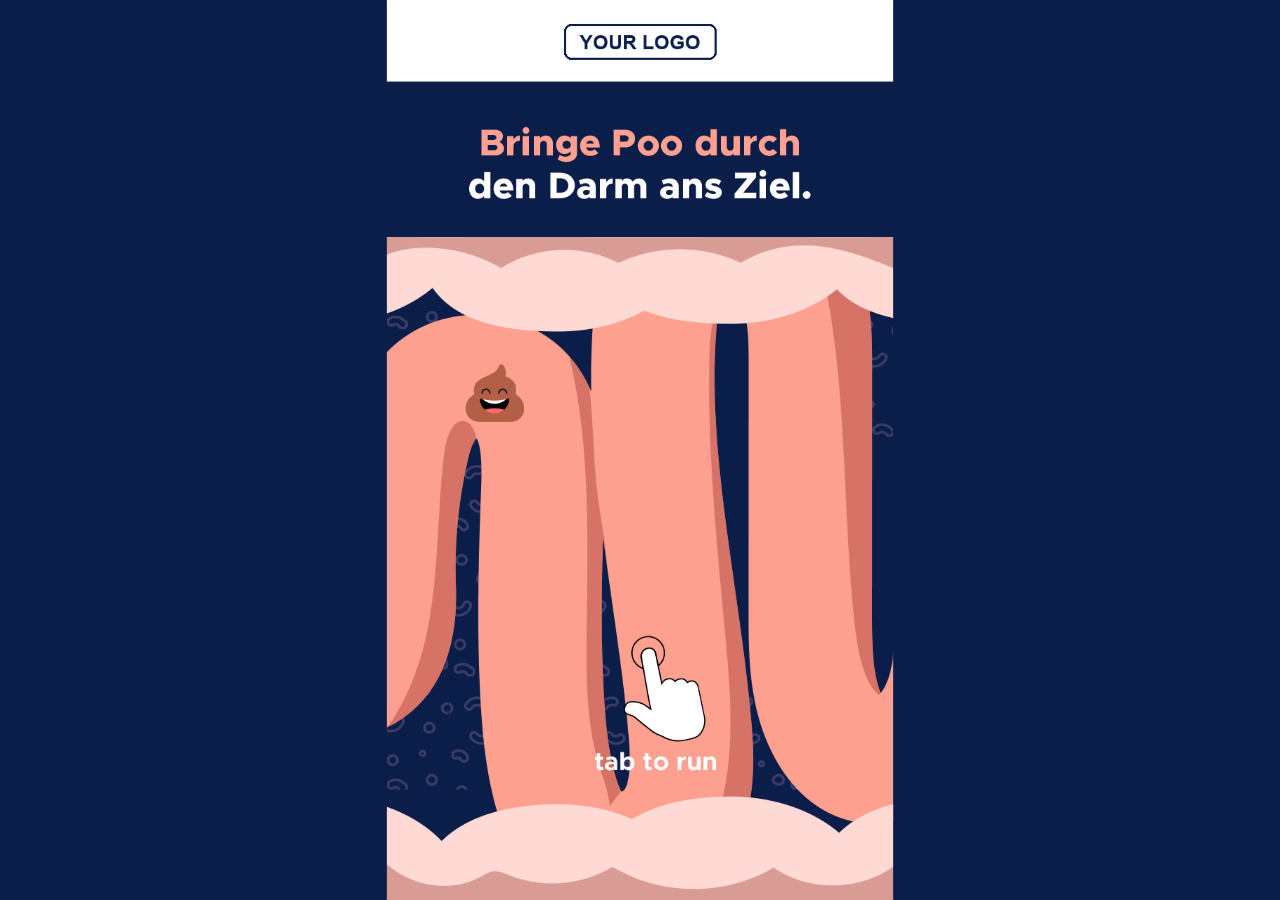
==== variant-a-game/index.html @ ef278837 "feat: compose variant A start screen Start screen (roadmap A2) built from the assets at measured pos" ====
<!doctype html>
<html lang="de">
<head>
  <meta charset="utf-8">
  <meta name="viewport" content="width=device-width, initial-scale=1">
  <title>Gut Run</title>
  <link rel="icon" href="data:,">
  <link rel="stylesheet" href="css/style.css">
</head>
<body>
  <div class="ad" id="ad">
    <div class="stage" id="stage">
      <img class="layer" src="assets/bg.jpg" width="360" height="640" alt="" draggable="false">
      <div class="scene">
        <img class="layer" src="assets/01_game/bg_texture.png" width="360" height="640" alt="" draggable="false">
        <img class="gut" src="assets/01_game/gameplay.png" alt="" draggable="false">
      </div>
      <img class="layer" src="assets/border.png" width="360" height="640" alt="" draggable="false">
      <img class="layer" src="assets/01_game/tut.png" width="360" height="640" alt="Bringe Poo durch den Darm ans Ziel." draggable="false">
      <img class="layer" src="assets/logo.png" width="360" height="640" alt="Logo" draggable="false">
      <img class="sprite player" src="assets/01_game/player.png" alt="" draggable="false">
      <img class="sprite gesture" src="assets/gesture.png" alt="tab to run" draggable="false">
    </div>
  </div>
  <script type="module" src="js/main.js"></script>
</body>
</html>
---- variant-a-game/css/style.css ----
:root {
  --navy: #0a1e49;
  --bleed-top: #ffffff;
  --bleed-bottom: #d89c95;
}

html,
body {
  margin: 0;
  height: 100%;
  overflow: hidden;
  overscroll-behavior: none;
  background: var(--navy);
}

.ad {
  position: fixed;
  left: 0;
  top: 0;
  width: 100%;
  height: 100vh;
  height: 100dvh;
  overflow: hidden;
  background: var(--navy);
  -webkit-tap-highlight-color: transparent;
  -webkit-user-select: none;
  user-select: none;
}

.stage {
  position: absolute;
  left: 50%;
  top: 50%;
  width: 360px;
  height: 640px;
  transform: translate(-50%, -50%) scale(var(--stage-scale, 1));
}

/* Caps continue the stage's top and bottom edge colours into the spare strips.
   They overlap the stage by 1px so its anti-aliased edge never lets the
   layers underneath show through as a hairline. */
.stage::before,
.stage::after {
  content: '';
  position: absolute;
  left: 0;
  z-index: 1;
  width: 100%;
  height: 500px;
}

.stage::before {
  bottom: calc(100% - 1px);
  background: var(--bleed-top);
}

.stage::after {
  top: calc(100% - 1px);
  background: var(--bleed-bottom);
}

.stage:not(.is-ready) {
  visibility: hidden;
}

.layer {
  position: absolute;
  left: 0;
  top: 0;
  width: 360px;
  height: 640px;
  pointer-events: none;
}

/* Clipping the scene leaves the navy bg.jpg showing above it, which forms the
   headline band. The clip edge sits inside border.png's fully opaque strip
   (y 169–204.5), so it is never visible. */
.scene {
  position: absolute;
  left: 0;
  top: 0;
  width: 360px;
  height: 640px;
  clip-path: inset(172px 0 0 0);
}

/* The start-screen design places the gut 2px left of the frame origin. */
.gut {
  position: absolute;
  left: -2px;
  top: 0;
  width: 2528px;
  height: 640px;
  pointer-events: none;
}

/* Sprite positions and sizes: docs/asset-audit.md, section 2.1 */
.sprite {
  position: absolute;
  pointer-events: none;
}

.player {
  left: 55.5px;
  top: 258.5px;
  width: 42px;
  height: 41px;
}

.gesture {
  left: 147.5px;
  top: 452px;
  width: 86.5px;
  height: 96px;
}

.design-overlay {
  z-index: 2;
  opacity: 0.5;
}
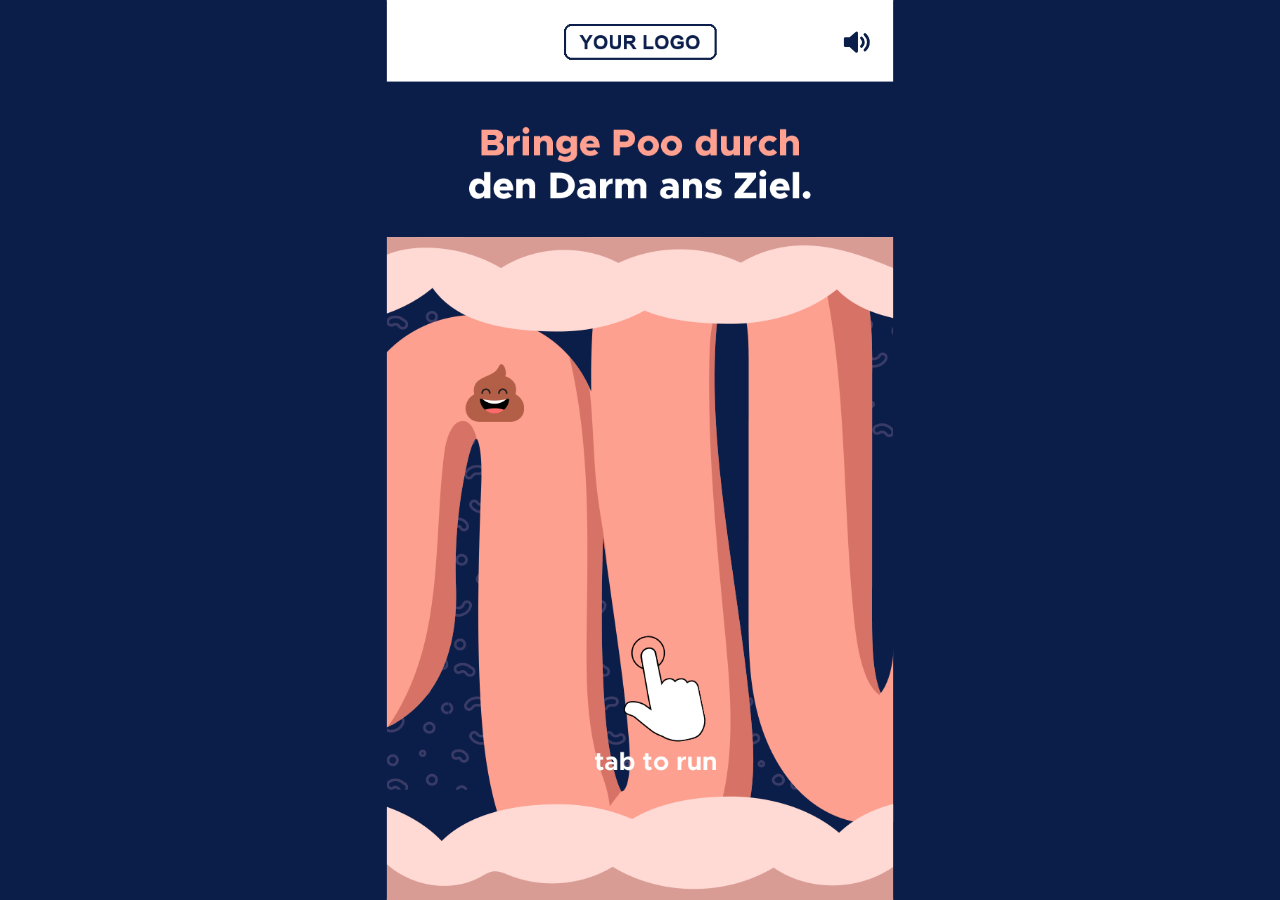
==== commit 12084620: "feat: add variant A audio Decode all sounds during the preload on an OfflineAudioContext and create " ====
--- a/variant-a-game/index.html
+++ b/variant-a-game/index.html
@@ -8,20 +8,60 @@
   <link rel="stylesheet" href="css/style.css">
 </head>
 <body>
-  <div class="ad" id="ad">
+  <div class="ad" id="ad" data-state="start">
     <div class="stage" id="stage">
       <img class="layer" src="assets/bg.jpg" width="360" height="640" alt="" draggable="false">
       <div class="scene">
         <img class="layer" src="assets/01_game/bg_texture.png" width="360" height="640" alt="" draggable="false">
-        <img class="gut" src="assets/01_game/gameplay.png" alt="" draggable="false">
+        <div class="track">
+          <img class="gut" src="assets/01_game/gameplay.png" alt="" draggable="false">
+        </div>
       </div>
       <img class="layer" src="assets/border.png" width="360" height="640" alt="" draggable="false">
       <img class="layer" src="assets/01_game/tut.png" width="360" height="640" alt="Bringe Poo durch den Darm ans Ziel." draggable="false">
       <img class="layer" src="assets/logo.png" width="360" height="640" alt="Logo" draggable="false">
       <img class="sprite player" src="assets/01_game/player.png" alt="" draggable="false">
       <img class="sprite gesture" src="assets/gesture.png" alt="tab to run" draggable="false">
+
+      <section class="endcard" id="endcard-fail">
+        <img class="layer endcard-bubble fail-bubble" src="assets/02_endcard/fail/bubble.png" width="360" height="640" alt="" draggable="false">
+        <img class="layer bacterium fail-bac1" src="assets/02_endcard/fail/bac1.png" width="360" height="640" alt="" draggable="false">
+        <img class="layer bacterium fail-bac2" src="assets/02_endcard/fail/bac2.png" width="360" height="640" alt="" draggable="false">
+        <img class="layer bacterium fail-bac3" src="assets/02_endcard/fail/bac3.png" width="360" height="640" alt="" draggable="false">
+        <img class="layer bacterium fail-bac4" src="assets/02_endcard/fail/bac4.png" width="360" height="640" alt="" draggable="false">
+        <img class="layer bacterium fail-bac5" src="assets/02_endcard/fail/bac5.png" width="360" height="640" alt="" draggable="false">
+        <img class="layer endcard-poo" src="assets/02_endcard/fail/sad.png" width="360" height="640" alt="" draggable="false">
+        <img class="layer endcard-headline" src="assets/02_endcard/fail/hl.png" width="360" height="640" alt="Poo, das tat weh! Erfahre jetzt, was deinem Darm guttut." draggable="false">
+        <img class="layer" src="assets/logo.png" width="360" height="640" alt="Logo" draggable="false">
+        <button class="endcard-button endcard-cta fail-cta" type="button">
+          <img src="assets/02_endcard/fail/cta.png" alt="Jetzt informieren!" draggable="false">
+        </button>
+        <button class="endcard-button endcard-replay fail-replay" type="button">
+          <img src="assets/02_endcard/fail/replay.png" alt="Nochmal spielen" draggable="false">
+        </button>
+      </section>
+
+      <section class="endcard" id="endcard-win">
+        <img class="layer endcard-bubble win-bubble" src="assets/02_endcard/win/bubble.png" width="360" height="640" alt="" draggable="false">
+        <img class="layer confetti" src="assets/02_endcard/win/konfetti.png" width="360" height="640" alt="" draggable="false">
+        <img class="layer endcard-poo" src="assets/02_endcard/win/happy.png" width="360" height="640" alt="" draggable="false">
+        <img class="layer endcard-headline" src="assets/02_endcard/win/hl.png" width="360" height="640" alt="Poo, tut das gut! Wenn du weißt, was dein Darm braucht." draggable="false">
+        <img class="layer" src="assets/logo.png" width="360" height="640" alt="Logo" draggable="false">
+        <button class="endcard-button endcard-cta win-cta" type="button">
+          <img src="assets/02_endcard/win/cta.png" alt="Jetzt mehr erfahren" draggable="false">
+        </button>
+      </section>
+
+      <button class="mute" type="button" aria-label="Stummschalten" aria-pressed="false">
+        <svg viewBox="0 0 24 24" aria-hidden="true" focusable="false">
+          <path class="mute-speaker" d="M4 9.5h3.5L12 5.5v13l-4.5-4H4z"/>
+          <path class="mute-waves" d="M15.5 9a4 4 0 0 1 0 6M18 6.5a7.5 7.5 0 0 1 0 11"/>
+          <path class="mute-cross" d="M16 9.5l5 5M21 9.5l-5 5"/>
+        </svg>
+      </button>
     </div>
   </div>
+  <script defer src="vendor/gsap.min.js"></script>
   <script type="module" src="js/main.js"></script>
 </body>
 </html>
--- a/variant-a-game/css/style.css
+++ b/variant-a-game/css/style.css
@@ -22,6 +22,7 @@
   height: 100dvh;
   overflow: hidden;
   background: var(--navy);
+  touch-action: none;
   -webkit-tap-highlight-color: transparent;
   -webkit-user-select: none;
   user-select: none;
@@ -36,11 +37,13 @@
   transform: translate(-50%, -50%) scale(var(--stage-scale, 1));
 }
 
-/* Caps continue the stage's top and bottom edge colours into the spare strips.
-   They overlap the stage by 1px so its anti-aliased edge never lets the
-   layers underneath show through as a hairline. */
+/* Caps continue the top and bottom edge colours of the stage, and of an endcard
+   while it is shown, into the spare strips. They overlap the edge by 1px so its
+   anti-aliasing never lets the layers underneath show through as a hairline. */
 .stage::before,
-.stage::after {
+.stage::after,
+.endcard::before,
+.endcard::after {
   content: '';
   position: absolute;
   left: 0;
@@ -49,12 +52,14 @@
   height: 500px;
 }
 
-.stage::before {
+.stage::before,
+.endcard::before {
   bottom: calc(100% - 1px);
   background: var(--bleed-top);
 }
 
-.stage::after {
+.stage::after,
+.endcard::after {
   top: calc(100% - 1px);
   background: var(--bleed-bottom);
 }
@@ -84,13 +89,25 @@
   clip-path: inset(172px 0 0 0);
 }
 
-/* The start-screen design places the gut 2px left of the frame origin. */
+/* The gut and the obstacles scroll together. The start-screen design places the
+   gut 2px left of the frame origin. */
+.track {
+  position: absolute;
+  left: -2px;
+  top: 0;
+}
+
 .gut {
   position: absolute;
-  left: -2px;
+  left: 0;
   top: 0;
   width: 2528px;
   height: 640px;
+  pointer-events: none;
+}
+
+.obstacle {
+  position: absolute;
   pointer-events: none;
 }
 
@@ -114,7 +131,132 @@
   height: 96px;
 }
 
+.ad:not([data-state="start"]) .gesture {
+  visibility: hidden;
+}
+
+/* An endcard covers the whole stage and its caps, and brings its own logo bar.
+   It stays hidden until js/endcards.js plays its entrance. */
+.endcard {
+  --bleed-bottom: var(--navy);
+  position: absolute;
+  left: 0;
+  top: 0;
+  z-index: 2;
+  width: 360px;
+  height: 640px;
+  background: var(--navy);
+  visibility: hidden;
+}
+
+/* Button positions and sizes: docs/asset-audit.md, section 2.3 */
+.endcard-button {
+  position: absolute;
+  padding: 0;
+  border: 0;
+  border-radius: 12px;
+  background: none;
+  cursor: pointer;
+}
+
+.endcard-button img {
+  display: block;
+  width: 100%;
+  height: 100%;
+}
+
+.endcard-button:focus-visible {
+  outline: 2px solid #ffffff;
+  outline-offset: 3px;
+}
+
+.fail-cta {
+  left: 37px;
+  top: 482.5px;
+  width: 186px;
+  height: 38.5px;
+}
+
+.fail-replay {
+  left: 37.5px;
+  top: 538.5px;
+  width: 185.5px;
+  height: 40.5px;
+}
+
+.win-cta {
+  left: 28px;
+  top: 560px;
+  width: 214px;
+  height: 45.5px;
+}
+
+/* Full-frame layers scale and rotate around the centre of their artwork:
+   content bounding boxes from docs/asset-audit.md, section 2.3. */
+.fail-bubble { transform-origin: 179.5px 235px; }
+.fail-bac1 { transform-origin: 144.25px 133.5px; }
+.fail-bac2 { transform-origin: 258px 215px; }
+.fail-bac3 { transform-origin: 86.75px 230.75px; }
+.fail-bac4 { transform-origin: 94.25px 147.75px; }
+.fail-bac5 { transform-origin: 221.25px 155px; }
+.win-bubble { transform-origin: 179.5px 245px; }
+.confetti { transform-origin: 129px 227px; }
+
+/* Mute toggle on the white logo bar, centred on the logo's height (logo content
+   y 17–42.5, docs/asset-audit.md, section 2.1). It stays above the endcards.
+   No asset was provided for it (docs/questions.md, N2). */
+.mute {
+  position: absolute;
+  left: 314px;
+  top: 9.75px;
+  z-index: 3;
+  width: 40px;
+  height: 40px;
+  padding: 0;
+  border: 0;
+  border-radius: 50%;
+  background: none;
+  color: var(--navy);
+  cursor: pointer;
+}
+
+.mute svg {
+  display: block;
+  width: 24px;
+  height: 24px;
+  margin: auto;
+  fill: none;
+  stroke: currentColor;
+  stroke-width: 2;
+  stroke-linecap: round;
+  stroke-linejoin: round;
+}
+
+.mute .mute-speaker {
+  fill: currentColor;
+}
+
+.mute[aria-pressed="true"] .mute-waves,
+.mute[aria-pressed="false"] .mute-cross {
+  display: none;
+}
+
+.mute:focus-visible {
+  outline: 2px solid var(--navy);
+  outline-offset: -2px;
+}
+
 .design-overlay {
   z-index: 2;
   opacity: 0.5;
 }
+
+.debug-layer {
+  position: absolute;
+  left: 0;
+  top: 0;
+  z-index: 3;
+  width: 360px;
+  height: 640px;
+  pointer-events: none;
+}
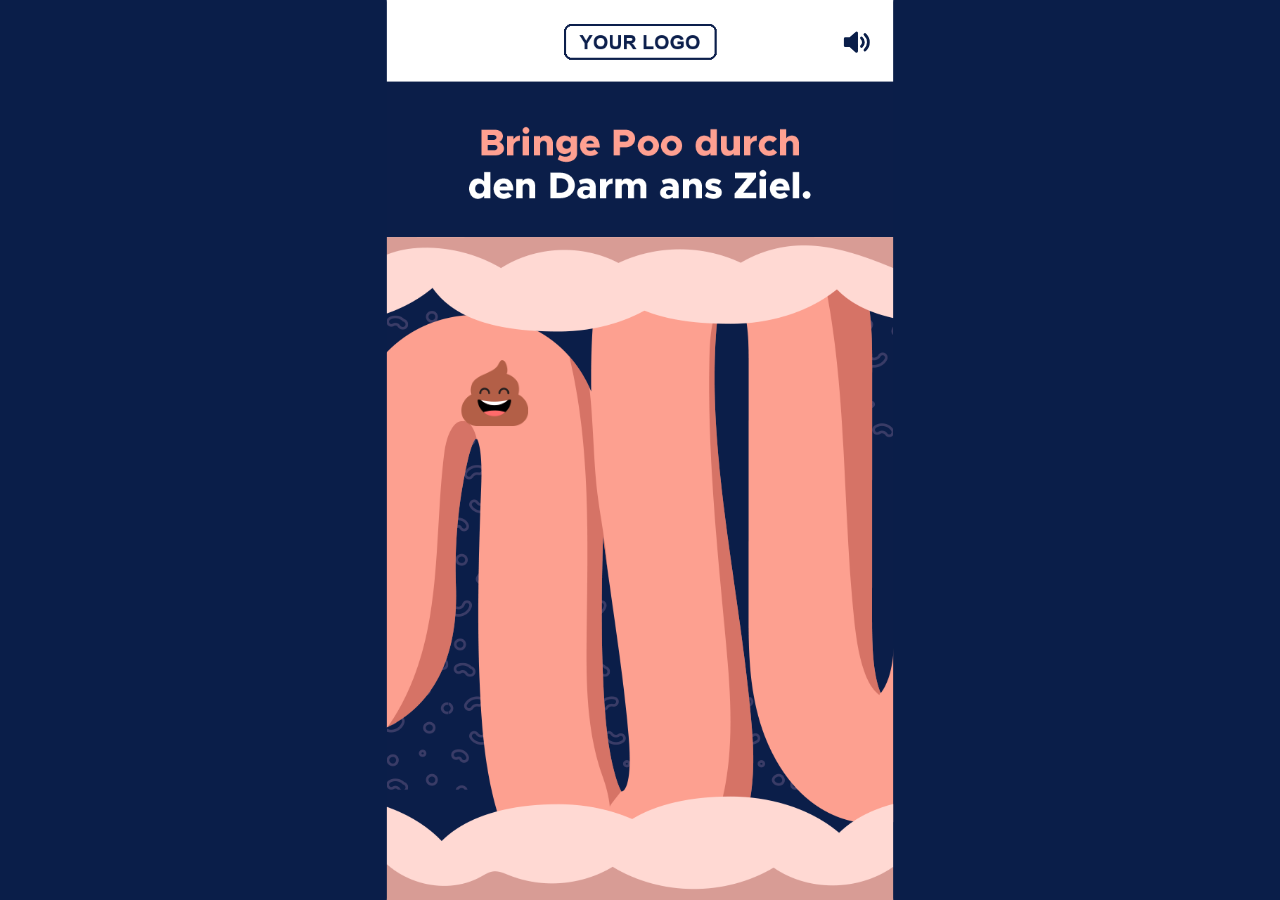
==== commit ab94b2f0: "feat: add variant A start screen intro Add a 1.25 s GSAP intro on every start screen: the gut fades " ====
--- a/variant-a-game/index.html
+++ b/variant-a-game/index.html
@@ -18,9 +18,11 @@
         </div>
       </div>
       <img class="layer" src="assets/border.png" width="360" height="640" alt="" draggable="false">
-      <img class="layer" src="assets/01_game/tut.png" width="360" height="640" alt="Bringe Poo durch den Darm ans Ziel." draggable="false">
+      <img class="layer headline" src="assets/01_game/tut.png" width="360" height="640" alt="Bringe Poo durch den Darm ans Ziel." draggable="false">
       <img class="layer" src="assets/logo.png" width="360" height="640" alt="Logo" draggable="false">
-      <img class="sprite player" src="assets/01_game/player.png" alt="" draggable="false">
+      <div class="sprite player-wrap">
+        <img class="player" src="assets/01_game/player.png" alt="" draggable="false">
+      </div>
       <img class="sprite gesture" src="assets/gesture.png" alt="tab to run" draggable="false">
 
       <section class="endcard" id="endcard-fail">
@@ -44,7 +46,8 @@
       <section class="endcard" id="endcard-win">
         <img class="layer endcard-bubble win-bubble" src="assets/02_endcard/win/bubble.png" width="360" height="640" alt="" draggable="false">
         <img class="layer confetti" src="assets/02_endcard/win/konfetti.png" width="360" height="640" alt="" draggable="false">
-        <img class="layer endcard-poo" src="assets/02_endcard/win/happy.png" width="360" height="640" alt="" draggable="false">
+        <img class="layer endcard-poo win-poo" src="assets/02_endcard/win/happy.png" width="360" height="640" alt="" draggable="false">
+        <img class="layer confetti party-cone" src="assets/02_endcard/win/konfetti.png" width="360" height="640" alt="" draggable="false">
         <img class="layer endcard-headline" src="assets/02_endcard/win/hl.png" width="360" height="640" alt="Poo, tut das gut! Wenn du weißt, was dein Darm braucht." draggable="false">
         <img class="layer" src="assets/logo.png" width="360" height="640" alt="Logo" draggable="false">
         <button class="endcard-button endcard-cta win-cta" type="button">
--- a/variant-a-game/css/style.css
+++ b/variant-a-game/css/style.css
@@ -117,9 +117,17 @@
   pointer-events: none;
 }
 
-.player {
+/* The intro scales the wrapper and the game moves the player inside it, so each
+   element has a single owner of its transform. */
+.player-wrap {
   left: 55.5px;
   top: 258.5px;
+  width: 42px;
+  height: 41px;
+}
+
+.player {
+  display: block;
   width: 42px;
   height: 41px;
 }
@@ -201,6 +209,22 @@
 .fail-bac5 { transform-origin: 221.25px 155px; }
 .win-bubble { transform-origin: 179.5px 245px; }
 .confetti { transform-origin: 129px 227px; }
+
+/* In the design the party cone on the happy poo's head lies in front of the poo, while
+   the rest of the confetti stays behind it, but both are in one layer. A second copy of
+   the layer above the poo is clipped to the cone (x 157–169.5, y 333–353 plus 2px;
+   docs/asset-audit.md, section 2.3). The clip moves with the layer's transform. */
+.party-cone {
+  clip-path: inset(331px 188.5px 285px 155px);
+}
+
+/* The happy poo sits 31.5px higher than in the design: fully inside the bubble with an
+   8px margin instead of hanging over its lower edge (D-016, measured on the alpha masks).
+   The party cone moves with it. */
+.win-poo,
+.party-cone {
+  top: -31.5px;
+}
 
 /* Mute toggle on the white logo bar, centred on the logo's height (logo content
    y 17–42.5, docs/asset-audit.md, section 2.1). It stays above the endcards.
